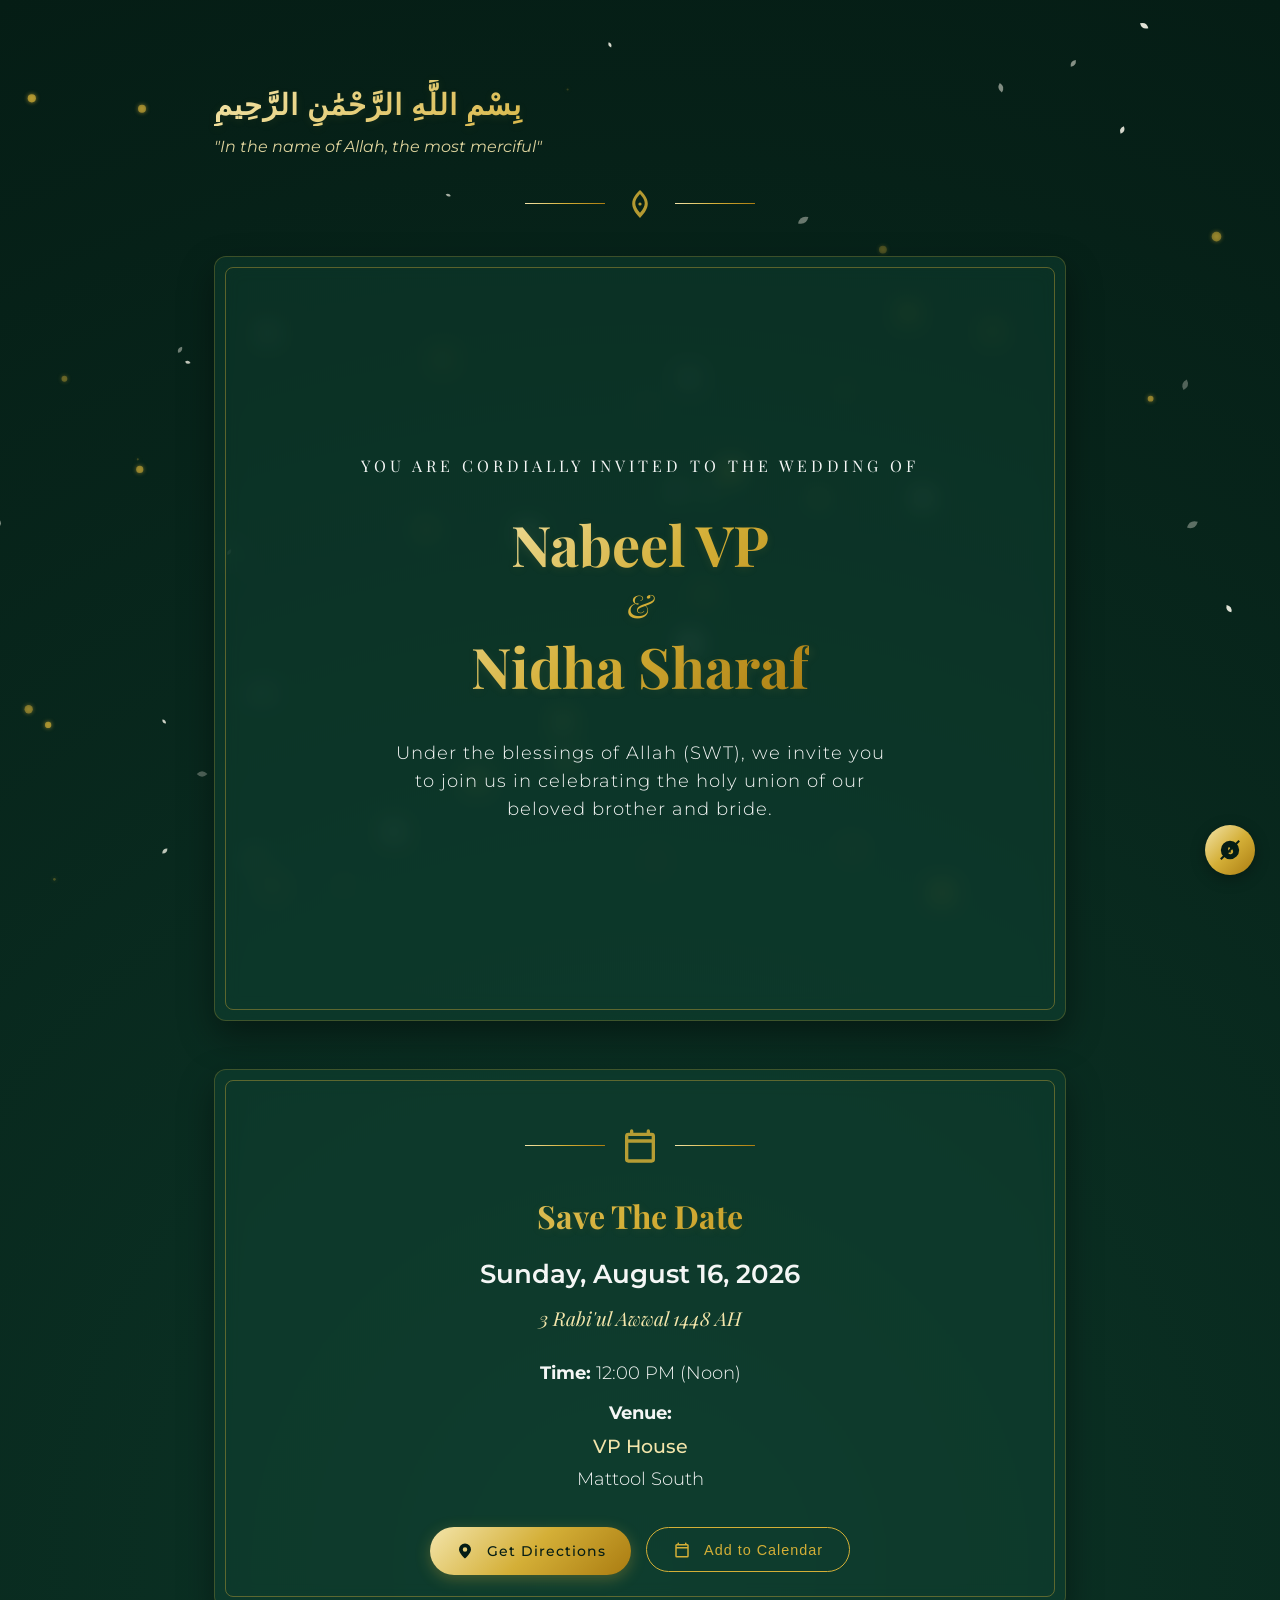
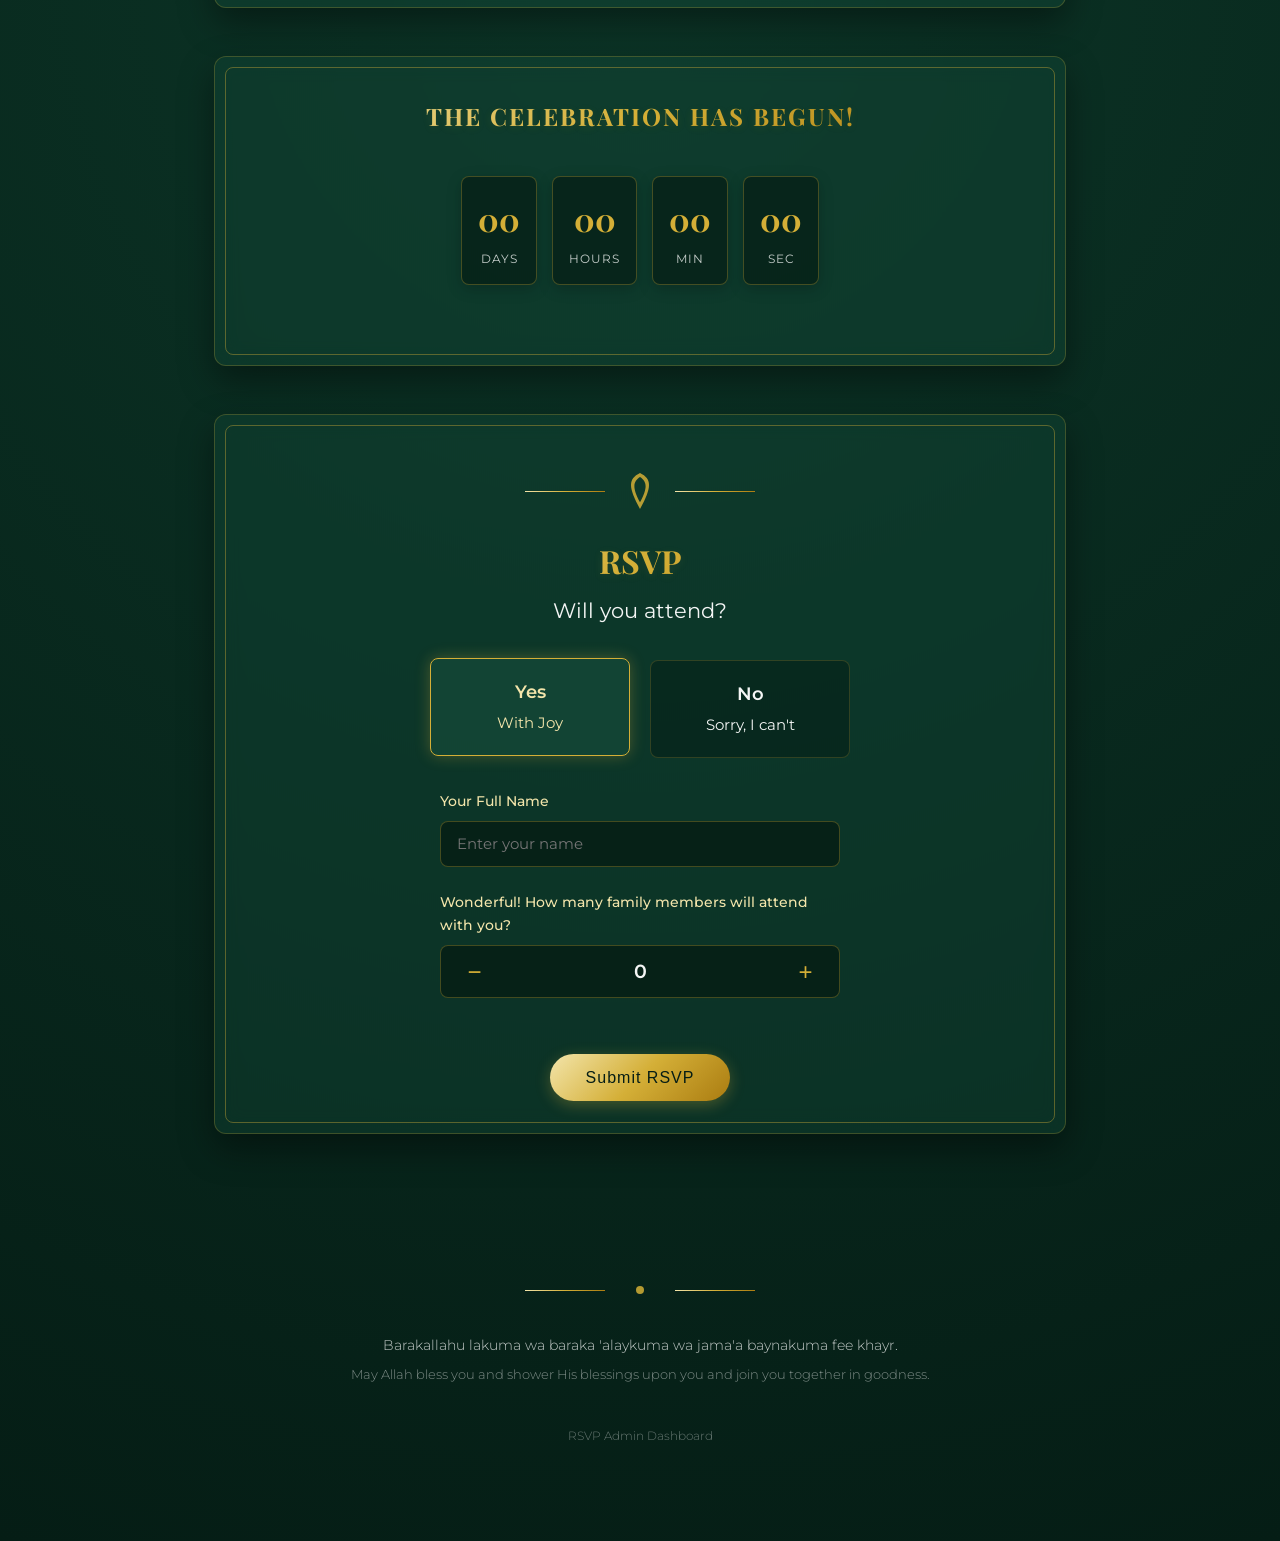
==== index.html @ dbf5e1a9 "Initial commit of wedding invitation website" ====
<!DOCTYPE html>
<html lang="en">
<head>
    <meta charset="UTF-8">
    <meta name="viewport" content="width=device-width, initial-scale=1.0">
    <title>Wedding Invitation: Nabeel & Nidha</title>
    <link rel="stylesheet" href="styles.css">
</head>
<body>

    <!-- Canvas for floating gold dust and flower petals -->
    <canvas id="particles-canvas"></canvas>

    <!-- Main Container -->
    <div class="container">

        <!-- Opening Quote (Blessings) Section -->
        <header class="opening-quote reveal">
            <div class="arabic-bismillah font-arabic gold-text">بِسْمِ اللَّهِ الرَّحْمَٰنِ الرَّحِيمِ</div>
            <div class="quote-translation">"In the name of Allah, the most merciful"</div>
            <div class="islamic-divider">
                <!-- SVG Ornamental Divider -->
                <svg viewBox="0 0 100 100" width="30" height="30">
                    <path d="M 50,15 C 35,30 15,50 50,85 C 85,50 65,30 50,15 Z M 50,25 C 58,35 72,48 50,72 C 28,48 42,35 50,25 Z" />
                    <circle cx="50" cy="50" r="4" class="gold-text" />
                </svg>
            </div>
        </header>

        <!-- Hero Invitation Card -->
        <section class="hero card-frame reveal">
            <h2 class="hero-subtitle">You are cordially invited to the wedding of</h2>
            <h1 class="couple-names gold-text">
                Nabeel VP
                <span>&</span>
                Nidha Sharaf
            </h1>
            <p class="invitation-text">
                Under the blessings of Allah (SWT), we invite you to join us in celebrating the holy union of our beloved brother and bride.
            </p>
        </section>

        <!-- Event Details Card -->
        <section class="details-section card-frame reveal">
            <div class="islamic-divider">
                <svg viewBox="0 0 24 24" width="30" height="30">
                    <path d="M19,4H18V3a1,1,0,0,0-2,0V4H8V3A1,1,0,0,0,6,3V4H5A2,2,0,0,0,3,6V20a2,2,0,0,0,2,2H19a2,2,0,0,0,2-2V6A2,2,0,0,0,19,4Zm0,16H5V10H19Zm0-12H5V6H19Z"/>
                </svg>
            </div>
            
            <h2 class="gold-text" style="font-size: 2rem; margin-bottom: 0.8rem;">Save The Date</h2>
            <div class="event-date">Sunday, August 16, 2026</div>
            <div class="hijri-date">3 Rabi'ul Awwal 1448 AH</div>
            
            <div class="event-time-venue">
                <p><strong>Time:</strong> 12:00 PM (Noon)</p>
                <p style="margin-top: 0.5rem;"><strong>Venue:</strong></p>
                <p style="font-size: 1.2rem; color: var(--gold-light); font-weight: 500;">VP House</p>
                <p>Mattool South</p>
            </div>

            <!-- Get Directions and Add to Calendar Buttons -->
            <div class="btn-group">
                <!-- Get Directions Google Maps Link -->
                <a href="https://maps.google.com/?q=Mattool+South+Kannur" target="_blank" class="btn btn-gold">
                    <svg width="18" height="18" viewBox="0 0 24 24" fill="currentColor" style="margin-right: 5px;">
                        <path d="M12,2a8,8,0,0,0-8,8c0,5.25,8,12,8,12s8-6.75,8-12A8,8,0,0,0,12,2Zm0,11a3,3,0,1,1,3-3A3,3,0,0,1,12,13Z"/>
                    </svg>
                    Get Directions
                </a>

                <!-- Add to Calendar Dropdown Menu -->
                <div class="dropdown-container">
                    <button class="btn btn-outline" id="calendar-btn">
                        <svg width="18" height="18" viewBox="0 0 24 24" fill="currentColor" style="margin-right: 5px;">
                            <path d="M19,4H18V3a1,1,0,0,0-2,0V4H8V3A1,1,0,0,0,6,3V4H5A2,2,0,0,0,3,6V20a2,2,0,0,0,2,2H19a2,2,0,0,0,2-2V6A2,2,0,0,0,19,4Zm0,16H5V10H19Zm0-12H5V6H19Z"/>
                        </svg>
                        Add to Calendar
                    </button>
                    <div class="dropdown-menu" id="calendar-menu">
                        <a href="https://calendar.google.com/calendar/render?action=TEMPLATE&text=Wedding+of+Nabeel+%26+Nidha&dates=20260816T120000/20260816T160000&details=You+are+cordially+invited+to+the+wedding+ceremony+of+Nabeel+VP+%26+Nidha+Sharaf+at+VP+House%2C+Mattool+South.&location=VP+House%2C+Mattool+South" target="_blank">Google Calendar</a>
                        <a href="#" id="ical-link" download="nabeel_nidha_wedding.ics">Apple / Outlook iCal</a>
                    </div>
                </div>
            </div>
        </section>

        <!-- Countdown Section -->
        <section class="countdown-section card-frame reveal">
            <h2 id="timer-title" class="gold-text" style="font-size: 1.5rem; margin-bottom: 1.5rem; letter-spacing: 2px; text-transform: uppercase;">
                Counting down to the big day
            </h2>
            <div class="countdown-container">
                <div class="countdown-box">
                    <div class="countdown-value" id="days">00</div>
                    <div class="countdown-label">Days</div>
                </div>
                <div class="countdown-box">
                    <div class="countdown-value" id="hours">00</div>
                    <div class="countdown-label">Hours</div>
                </div>
                <div class="countdown-box">
                    <div class="countdown-value" id="minutes">00</div>
                    <div class="countdown-label">Min</div>
                </div>
                <div class="countdown-box">
                    <div class="countdown-value" id="seconds">00</div>
                    <div class="countdown-label">Sec</div>
                </div>
            </div>
        </section>

        <!-- RSVP Form Card -->
        <section class="rsvp-section card-frame reveal" id="rsvp">
            <div class="islamic-divider">
                <svg viewBox="0 0 100 100" width="30" height="30">
                    <path d="M 50,5 C 20,20 20,40 50,95 C 80,40 80,20 50,5 Z M 50,15 C 65,25 72,38 50,78 C 28,38 35,25 50,15 Z" />
                </svg>
            </div>
            <h2 class="gold-text" style="font-size: 2rem; margin-bottom: 0.5rem;">RSVP</h2>
            <p class="rsvp-question">Will you attend?</p>

            <form id="rsvp-form">
                <!-- Guest Name -->
                <!-- Radio Options: Yes / No -->
                <div class="rsvp-options">
                    <label class="rsvp-radio-card">
                        <input type="radio" name="attend" id="attend-yes" value="yes" checked>
                        <span class="radio-card-content">
                            <span style="display: block; font-size: 1.1rem; font-weight: 600; margin-bottom: 5px;">Yes</span>
                            With Joy
                        </span>
                    </label>
                    
                    <label class="rsvp-radio-card">
                        <input type="radio" name="attend" id="attend-no" value="no">
                        <span class="radio-card-content">
                            <span style="display: block; font-size: 1.1rem; font-weight: 600; margin-bottom: 5px;">No</span>
                            Sorry, I can't
                        </span>
                    </label>
                </div>

                <!-- Conditional Family Members input, shown if YES is selected -->
                <div id="family-count-section" class="conditional-section show">
                    <!-- Guest Name -->
                    <div class="form-group">
                        <label for="guest-name">Your Full Name</label>
                        <input type="text" id="guest-name" class="form-input" placeholder="Enter your name" required>
                    </div>

                    <div class="form-group">
                        <label>Wonderful! How many family members will attend with you?</label>
                        <div class="guest-counter">
                            <button id="btn-minus" class="counter-btn">&minus;</button>
                            <span id="family-count" class="counter-value">0</span>
                            <button id="btn-plus" class="counter-btn">&plus;</button>
                        </div>
                    </div>
                </div>

                <div style="margin-top: 2rem;">
                    <button type="submit" class="btn btn-gold" style="padding: 0.9rem 2.2rem; font-size: 1rem;">
                        Submit RSVP
                    </button>
                </div>
            </form>
        </section>

        <!-- Ambient Music Button -->
        <button id="music-toggle" class="music-toggle paused" aria-label="Toggle ambient background music">
            <svg viewBox="0 0 24 24">
                <path d="M12,2A10,10,0,1,0,22,12,10,10,0,0,0,12,2Zm1,14.5a2.5,2.5,0,0,1-3-2.45v-4.1a1,1,0,0,1,2,0v0.84a2.5,2.5,0,0,1,1,5.71Z"/>
                <path d="M12,15a1,1,0,1,1,1-1A1,1,0,0,1,12,15Z"/>
            </svg>
        </button>

        <!-- Footer -->
        <footer>
            <div class="islamic-divider" style="margin-bottom: 1.5rem;">
                <svg viewBox="0 0 100 100" width="20" height="20">
                    <circle cx="50" cy="50" r="10" />
                </svg>
            </div>
            <p style="margin-bottom: 0.5rem;">Barakallahu lakuma wa baraka 'alaykuma wa jama'a baynakuma fee khayr.</p>
            <p style="font-size: 0.8rem; opacity: 0.5;">May Allah bless you and shower His blessings upon you and join you together in goodness.</p>
            
            <!-- Hidden Admin / Designer dashboard link -->
            <p style="margin-top: 2.5rem; font-size: 0.75rem; opacity: 0.4;">
                <a href="admin.html" style="color: inherit; text-decoration: none;" target="_blank">RSVP Admin Dashboard</a>
            </p>
        </footer>

    </div>

    <script src="app.js"></script>
</body>
</html>
---- styles.css ----
/* Google Fonts: Playfair Display (Serif) & Montserrat (Sans-serif) */
@import url('https://fonts.googleapis.com/css2?family=Montserrat:wght@300;400;500;600&family=Playfair+Display:ital,wght@0,400;0,600;0,700;1,400&display=swap');

:root {
    --emerald-dark: #051d15;
    --emerald-mid: #0c3527;
    --emerald-light: #164e3c;
    --gold-primary: #d4af37;
    --gold-light: #f3e5ab;
    --gold-dark: #aa7c11;
    --gold-gradient: linear-gradient(135deg, #f3e5ab 0%, #d4af37 50%, #aa7c11 100%);
    --white-soft: #f4f6f5;
    --glass-bg: rgba(22, 78, 60, 0.35);
    --glass-border: rgba(212, 175, 55, 0.25);
    --shadow-premium: 0 15px 35px rgba(0, 0, 0, 0.4);
    --transition-smooth: all 0.5s cubic-bezier(0.4, 0, 0.2, 1);
}

* {
    margin: 0;
    padding: 0;
    box-sizing: border-box;
}

html {
    scroll-behavior: smooth;
    font-family: 'Montserrat', sans-serif;
    color: var(--white-soft);
    background-color: var(--emerald-dark);
    overflow-x: hidden;
}

body {
    background: radial-gradient(circle at center, var(--emerald-mid) 0%, var(--emerald-dark) 100%);
    min-height: 100vh;
    line-height: 1.6;
    position: relative;
}

/* Background Animated Particles Container */
#particles-canvas {
    position: fixed;
    top: 0;
    left: 0;
    width: 100%;
    height: 100%;
    z-index: 1;
    pointer-events: none;
}

/* Base Layout & Typography */
h1, h2, h3, .font-arabic {
    font-family: 'Playfair Display', serif;
}

.gold-text {
    background: var(--gold-gradient);
    -webkit-background-clip: text;
    -webkit-text-fill-color: transparent;
    color: var(--gold-primary);
    text-shadow: 0 2px 10px rgba(212, 175, 55, 0.1);
}

.container {
    max-width: 900px;
    margin: 0 auto;
    padding: 2rem 1.5rem;
    position: relative;
    z-index: 2;
}

/* Frame Layout & Card Styling */
.card-frame {
    border: 2px solid var(--gold-primary);
    padding: 2.5rem 2rem;
    position: relative;
    border-radius: 12px;
    background: var(--glass-bg);
    backdrop-filter: blur(12px);
    -webkit-backdrop-filter: blur(12px);
    border: 1px solid var(--glass-border);
    box-shadow: var(--shadow-premium);
    margin-bottom: 3rem;
    text-align: center;
    transition: var(--transition-smooth);
}

.card-frame::before {
    content: '';
    position: absolute;
    top: 10px;
    bottom: 10px;
    left: 10px;
    right: 10px;
    border: 1px solid rgba(212, 175, 55, 0.4);
    border-radius: 8px;
    pointer-events: none;
}

/* Islamic Geometric Ornaments */
.islamic-divider {
    display: flex;
    justify-content: center;
    align-items: center;
    margin: 1.5rem 0;
    gap: 15px;
}

.islamic-divider svg {
    fill: var(--gold-primary);
    width: 40px;
    height: 40px;
    opacity: 0.85;
}

.islamic-divider::before,
.islamic-divider::after {
    content: '';
    height: 1px;
    width: 80px;
    background: var(--gold-gradient);
}

/* Opening Quote Section */
.opening-quote {
    padding-top: 3rem;
    margin-bottom: 2rem;
    animation: fadeInDown 1.5s ease-out;
}

.arabic-bismillah {
    font-size: 1.8rem;
    font-weight: 600;
    margin-bottom: 0.5rem;
    letter-spacing: 1px;
}

.quote-translation {
    font-style: italic;
    font-size: 1rem;
    color: var(--gold-light);
    opacity: 0.9;
}

/* Hero Section */
.hero {
    min-height: 85vh;
    display: flex;
    flex-direction: column;
    justify-content: center;
    align-items: center;
    text-align: center;
    padding: 2rem 1rem;
    animation: fadeIn 2s ease-out;
}

.hero-subtitle {
    font-size: 1rem;
    text-transform: uppercase;
    letter-spacing: 4px;
    color: var(--white-soft);
    margin-bottom: 1rem;
    font-weight: 300;
}

.couple-names {
    font-size: 3.5rem;
    font-weight: 700;
    line-height: 1.2;
    margin: 1rem 0;
}

.couple-names span {
    display: block;
    font-family: 'Playfair Display', serif;
    font-style: italic;
    font-size: 2rem;
    font-weight: 300;
    margin: 0.5rem 0;
}

.invitation-text {
    font-size: 1.1rem;
    font-weight: 300;
    margin-top: 1.5rem;
    letter-spacing: 1px;
    max-width: 500px;
}

/* Countdown Timer */
.countdown-container {
    display: flex;
    justify-content: center;
    gap: 15px;
    margin: 2.5rem 0;
}

.countdown-box {
    background: rgba(5, 29, 21, 0.7);
    border: 1px solid rgba(212, 175, 55, 0.3);
    border-radius: 8px;
    padding: 1rem;
    min-width: 75px;
    box-shadow: 0 4px 15px rgba(0,0,0,0.2);
}

.countdown-value {
    font-size: 2rem;
    font-weight: 700;
    font-family: 'Playfair Display', serif;
    color: var(--gold-primary);
}

.countdown-label {
    font-size: 0.75rem;
    text-transform: uppercase;
    letter-spacing: 1px;
    margin-top: 5px;
    opacity: 0.8;
}

/* Event Details & Islamic Date */
.details-section {
    padding: 2rem 0;
}

.event-date {
    font-size: 1.6rem;
    font-weight: 600;
    margin-bottom: 0.5rem;
}

.hijri-date {
    font-family: 'Playfair Display', serif;
    font-style: italic;
    font-size: 1.2rem;
    color: var(--gold-light);
    margin-bottom: 1.5rem;
}

.event-time-venue {
    font-size: 1.1rem;
    font-weight: 300;
    line-height: 1.8;
}

/* Buttons and Action Links */
.btn-group {
    display: flex;
    flex-wrap: wrap;
    justify-content: center;
    gap: 15px;
    margin-top: 2rem;
}

.btn {
    display: inline-flex;
    align-items: center;
    justify-content: center;
    gap: 8px;
    padding: 0.8rem 1.6rem;
    border-radius: 30px;
    font-weight: 500;
    text-decoration: none;
    font-size: 0.9rem;
    letter-spacing: 1px;
    cursor: pointer;
    transition: var(--transition-smooth);
}

.btn-gold {
    background: var(--gold-gradient);
    color: var(--emerald-dark);
    border: none;
    box-shadow: 0 4px 15px rgba(212, 175, 55, 0.3);
}

.btn-gold:hover {
    transform: translateY(-3px);
    box-shadow: 0 8px 25px rgba(212, 175, 55, 0.5);
    filter: brightness(1.15);
}

.btn-outline {
    background: transparent;
    color: var(--gold-primary);
    border: 1px solid var(--gold-primary);
}

.btn-outline:hover {
    background: rgba(212, 175, 55, 0.1);
    transform: translateY(-3px);
    box-shadow: 0 8px 20px rgba(0,0,0,0.3);
}

/* Calendar Modal or Popover Options */
.dropdown-menu {
    position: absolute;
    background: var(--emerald-mid);
    border: 1px solid var(--gold-primary);
    border-radius: 8px;
    box-shadow: var(--shadow-premium);
    padding: 0.5rem 0;
    z-index: 100;
    display: none;
    min-width: 180px;
    text-align: left;
    margin-top: 5px;
}

.dropdown-menu a {
    display: block;
    padding: 0.6rem 1.2rem;
    color: var(--white-soft);
    text-decoration: none;
    font-size: 0.85rem;
    transition: var(--transition-smooth);
}

.dropdown-menu a:hover {
    background: var(--emerald-light);
    color: var(--gold-light);
}

.dropdown-container {
    position: relative;
    display: inline-block;
}

/* RSVP Form Section */
.rsvp-section {
    padding: 2rem 0;
}

.rsvp-question {
    font-size: 1.3rem;
    margin-bottom: 2rem;
    font-weight: 400;
}

.rsvp-options {
    display: flex;
    justify-content: center;
    gap: 20px;
    margin-bottom: 2rem;
}

.rsvp-radio-card {
    position: relative;
    cursor: pointer;
    flex: 1;
    max-width: 200px;
}

.rsvp-radio-card input {
    position: absolute;
    opacity: 0;
    width: 0;
    height: 0;
}

.radio-card-content {
    background: rgba(5, 29, 21, 0.5);
    border: 1px solid rgba(212, 175, 55, 0.2);
    padding: 1.2rem 1rem;
    border-radius: 8px;
    font-size: 0.95rem;
    transition: var(--transition-smooth);
    display: block;
}

.rsvp-radio-card input:checked + .radio-card-content {
    border-color: var(--gold-primary);
    background: rgba(22, 78, 60, 0.6);
    box-shadow: 0 0 15px rgba(212, 175, 55, 0.3);
    color: var(--gold-light);
    transform: translateY(-2px);
}

/* Hidden conditional blocks */
.conditional-section {
    max-height: 0;
    opacity: 0;
    overflow: hidden;
    transition: all 0.6s cubic-bezier(0.4, 0, 0.2, 1);
    margin-top: 0;
}

.conditional-section.show {
    max-height: 500px;
    opacity: 1;
    margin-top: 2rem;
}

.form-group {
    text-align: left;
    margin-bottom: 1.5rem;
    max-width: 400px;
    margin-left: auto;
    margin-right: auto;
}

.form-group label {
    display: block;
    font-size: 0.9rem;
    margin-bottom: 0.5rem;
    color: var(--gold-light);
    font-weight: 500;
}

.form-input {
    width: 100%;
    padding: 0.8rem 1rem;
    background: rgba(5, 29, 21, 0.8);
    border: 1px solid rgba(212, 175, 55, 0.3);
    border-radius: 8px;
    color: var(--white-soft);
    font-family: inherit;
    font-size: 0.95rem;
    transition: var(--transition-smooth);
}

.form-input:focus {
    outline: none;
    border-color: var(--gold-primary);
    box-shadow: 0 0 10px rgba(212, 175, 55, 0.2);
}

.guest-counter {
    display: flex;
    align-items: center;
    justify-content: space-between;
    background: rgba(5, 29, 21, 0.8);
    border: 1px solid rgba(212, 175, 55, 0.3);
    border-radius: 8px;
    padding: 0.5rem 1rem;
}

.counter-btn {
    background: none;
    border: none;
    color: var(--gold-primary);
    font-size: 1.5rem;
    cursor: pointer;
    width: 35px;
    height: 35px;
    border-radius: 50%;
    display: flex;
    align-items: center;
    justify-content: center;
    transition: var(--transition-smooth);
}

.counter-btn:hover {
    background: rgba(212, 175, 55, 0.15);
}

.counter-value {
    font-size: 1.2rem;
    font-weight: 600;
    min-width: 40px;
    text-align: center;
}

/* Admin Dashboard Styling */
.admin-card {
    text-align: left;
}

.admin-login {
    max-width: 320px;
    margin: 2rem auto;
    text-align: center;
}

.admin-dashboard-content {
    display: none;
    margin-top: 1.5rem;
}

.admin-header-row {
    display: flex;
    justify-content: space-between;
    align-items: center;
    border-bottom: 1px solid rgba(212, 175, 55, 0.3);
    padding-bottom: 1rem;
    margin-bottom: 1.5rem;
    flex-wrap: wrap;
    gap: 15px;
}

.admin-stat {
    background: rgba(5, 29, 21, 0.6);
    border: 1px solid rgba(212, 175, 55, 0.2);
    border-radius: 8px;
    padding: 1rem;
    text-align: center;
    flex: 1;
    min-width: 140px;
    box-shadow: 0 4px 10px rgba(0,0,0,0.1);
}

.admin-stat-num {
    font-size: 2.2rem;
    font-weight: 700;
    color: var(--gold-primary);
    font-family: 'Playfair Display', serif;
}

.admin-stat-lbl {
    font-size: 0.75rem;
    text-transform: uppercase;
    letter-spacing: 1px;
    opacity: 0.8;
    margin-top: 3px;
}

.table-responsive {
    overflow-x: auto;
    margin-top: 1.5rem;
    border-radius: 8px;
    border: 1px solid rgba(212, 175, 55, 0.2);
}

.rsvp-table {
    width: 100%;
    border-collapse: collapse;
    font-size: 0.85rem;
    background: rgba(5, 29, 21, 0.4);
}

.rsvp-table th {
    background: rgba(22, 78, 60, 0.8);
    color: var(--gold-light);
    font-family: 'Playfair Display', serif;
    font-weight: 600;
    text-align: left;
    padding: 1rem;
    border-bottom: 1px solid rgba(212, 175, 55, 0.3);
}

.rsvp-table td {
    padding: 1rem;
    border-bottom: 1px solid rgba(212, 175, 55, 0.1);
    color: var(--white-soft);
}

.rsvp-table tr:hover {
    background: rgba(22, 78, 60, 0.2);
}

.badge {
    padding: 0.3rem 0.6rem;
    border-radius: 12px;
    font-size: 0.75rem;
    font-weight: 600;
    text-transform: uppercase;
    display: inline-block;
}

.badge-yes {
    background: rgba(22, 163, 74, 0.2);
    color: #4ade80;
    border: 1px solid rgba(74, 222, 128, 0.4);
}

.badge-no {
    background: rgba(220, 38, 38, 0.2);
    color: #f87171;
    border: 1px solid rgba(248, 113, 113, 0.4);
}

/* Audio Player Toggle */
.music-toggle {
    position: fixed;
    bottom: 25px;
    right: 25px;
    background: var(--gold-gradient);
    border: none;
    width: 50px;
    height: 50px;
    border-radius: 50%;
    display: flex;
    align-items: center;
    justify-content: center;
    cursor: pointer;
    box-shadow: 0 4px 15px rgba(0,0,0,0.3);
    z-index: 999;
    transition: var(--transition-smooth);
}

.music-toggle:hover {
    transform: scale(1.1) rotate(5deg);
}

.music-toggle svg {
    fill: var(--emerald-dark);
    width: 22px;
    height: 22px;
}

.music-toggle.paused::after {
    content: '';
    position: absolute;
    width: 2px;
    height: 26px;
    background: var(--emerald-dark);
    transform: rotate(45deg);
}

/* Footer Section */
footer {
    text-align: center;
    padding: 4rem 1.5rem;
    position: relative;
    z-index: 2;
}

footer p {
    font-weight: 300;
    font-size: 0.9rem;
    opacity: 0.8;
}

/* Smooth Scrolling Fade-in On Scroll Class */
.reveal {
    opacity: 0;
    transform: translateY(30px);
    transition: opacity 0.8s ease-out, transform 0.8s ease-out;
}

.reveal.active {
    opacity: 1;
    transform: translateY(0);
}

/* Keyframe Animations */
@keyframes fadeIn {
    from { opacity: 0; }
    to { opacity: 1; }
}

@keyframes fadeInDown {
    from {
        opacity: 0;
        transform: translateY(-20px);
    }
    to {
        opacity: 1;
        transform: translateY(0);
    }
}

@keyframes pulse-slow {
    0%, 100% { transform: scale(1); }
    50% { transform: scale(1.05); }
}

/* Responsive adjustments */
@media (max-width: 600px) {
    .couple-names {
        font-size: 2.5rem;
    }
    
    .couple-names span {
        font-size: 1.5rem;
    }
    
    .countdown-container {
        gap: 8px;
    }
    
    .countdown-box {
        min-width: 60px;
        padding: 0.8rem 0.5rem;
    }
    
    .countdown-value {
        font-size: 1.5rem;
    }
    
    .card-frame {
        padding: 1.8rem 1.2rem;
    }
    
    .btn-group {
        flex-direction: column;
        width: 100%;
        max-width: 280px;
        margin-left: auto;
        margin-right: auto;
    }
    
    .btn {
        width: 100%;
    }
    
    .music-toggle {
        bottom: 15px;
        right: 15px;
        width: 44px;
        height: 44px;
    }
}
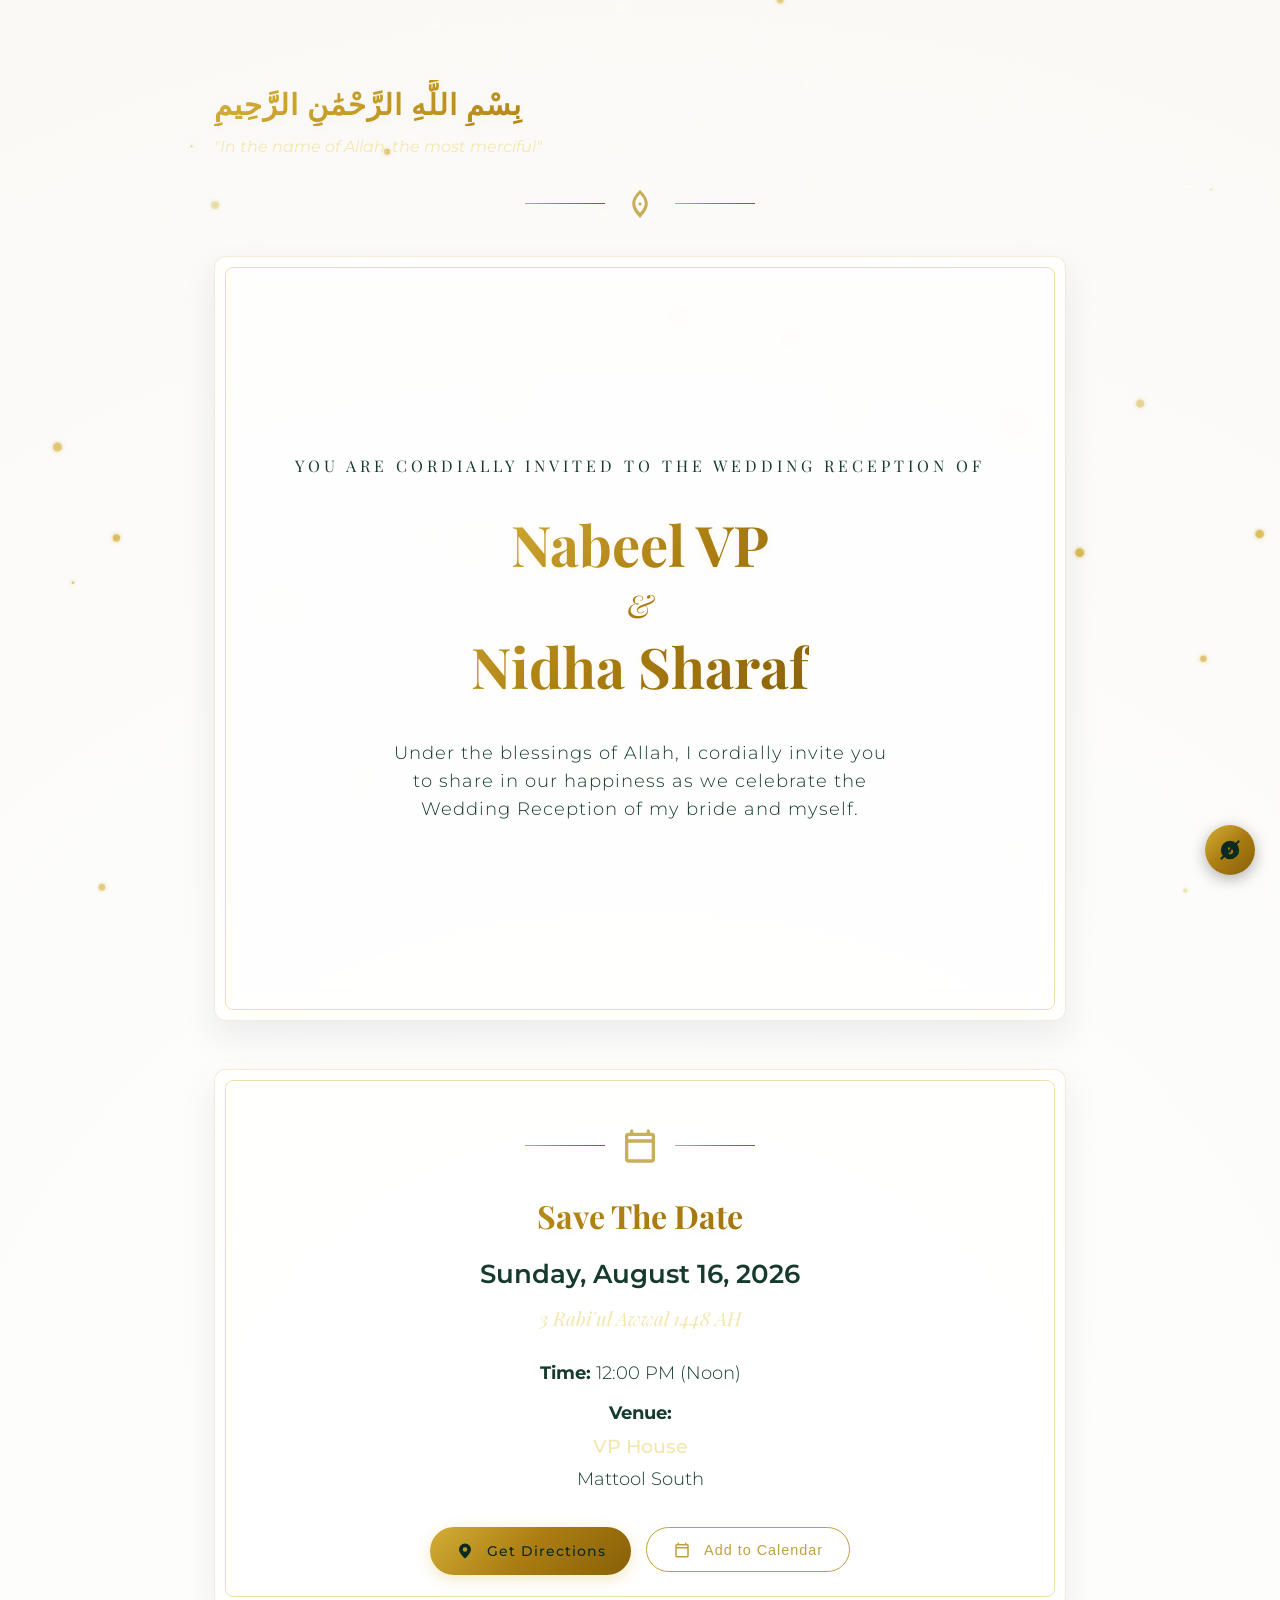
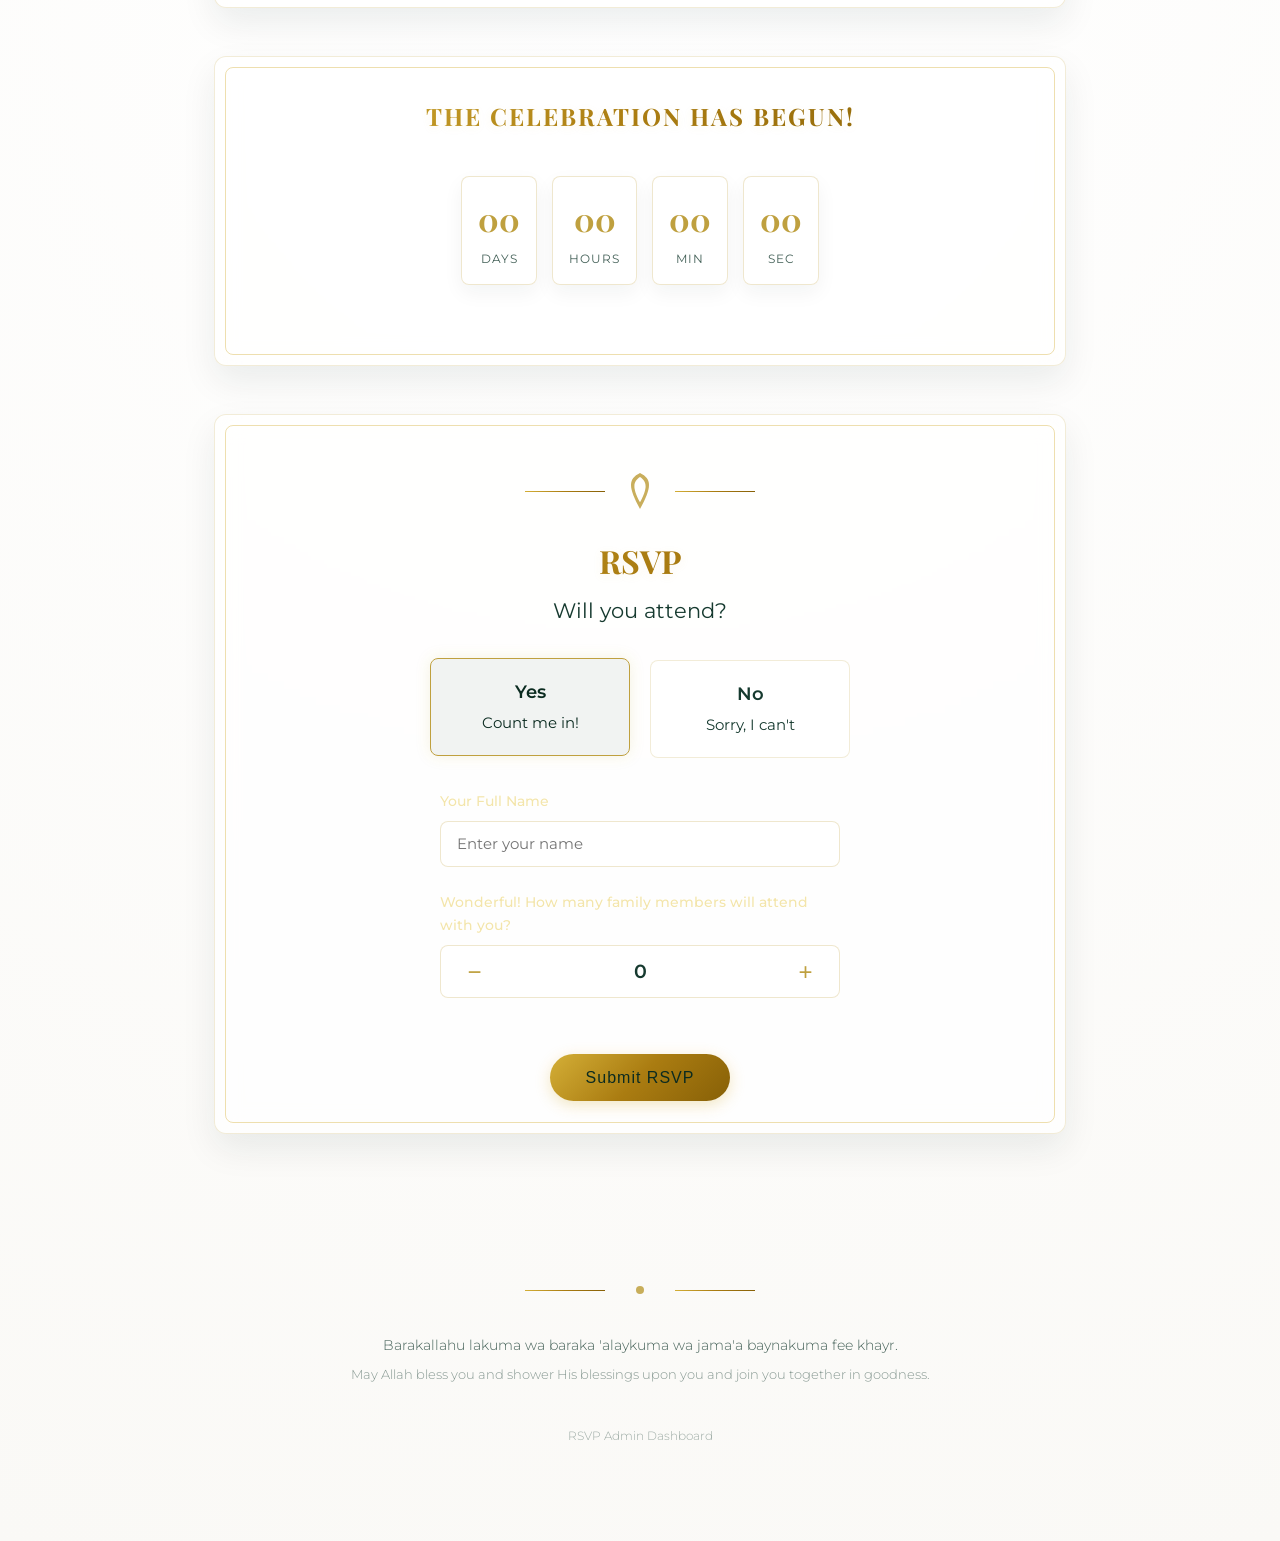
==== commit a4a5dbd8: "Change to off-white theme and wedding reception details" ====
--- a/index.html
+++ b/index.html
@@ -3,7 +3,7 @@
 <head>
     <meta charset="UTF-8">
     <meta name="viewport" content="width=device-width, initial-scale=1.0">
-    <title>Wedding Invitation: Nabeel & Nidha</title>
+    <title>Wedding Reception: Nabeel & Nidha</title>
     <link rel="stylesheet" href="styles.css">
 </head>
 <body>
@@ -29,14 +29,14 @@
 
         <!-- Hero Invitation Card -->
         <section class="hero card-frame reveal">
-            <h2 class="hero-subtitle">You are cordially invited to the wedding of</h2>
+            <h2 class="hero-subtitle">You are cordially invited to the wedding reception of</h2>
             <h1 class="couple-names gold-text">
                 Nabeel VP
                 <span>&</span>
                 Nidha Sharaf
             </h1>
             <p class="invitation-text">
-                Under the blessings of Allah (SWT), we invite you to join us in celebrating the holy union of our beloved brother and bride.
+                Under the blessings of Allah, I cordially invite you to share in our happiness as we celebrate the Wedding Reception of my bride and myself.
             </p>
         </section>
 
@@ -62,7 +62,7 @@
             <!-- Get Directions and Add to Calendar Buttons -->
             <div class="btn-group">
                 <!-- Get Directions Google Maps Link -->
-                <a href="https://maps.google.com/?q=Mattool+South+Kannur" target="_blank" class="btn btn-gold">
+                <a href="https://www.google.com/maps/place/Matool,+Kerala+670302,+India/@11.966825,75.2889789,739m/data=!3m2!1e3!4b1!4m6!3m5!1s0x3ba4143228e42271:0xe4067110a53d77b!8m2!3d11.966825!4d75.2889789!16s%2Fg%2F11t7r2dx65!18m1!1e1?entry=ttu&g_ep=EgoyMDI2MDcxNC4wIKXMDSoASAFQAw%3D%3D" target="_blank" class="btn btn-gold">
                     <svg width="18" height="18" viewBox="0 0 24 24" fill="currentColor" style="margin-right: 5px;">
                         <path d="M12,2a8,8,0,0,0-8,8c0,5.25,8,12,8,12s8-6.75,8-12A8,8,0,0,0,12,2Zm0,11a3,3,0,1,1,3-3A3,3,0,0,1,12,13Z"/>
                     </svg>
@@ -78,8 +78,8 @@
                         Add to Calendar
                     </button>
                     <div class="dropdown-menu" id="calendar-menu">
-                        <a href="https://calendar.google.com/calendar/render?action=TEMPLATE&text=Wedding+of+Nabeel+%26+Nidha&dates=20260816T120000/20260816T160000&details=You+are+cordially+invited+to+the+wedding+ceremony+of+Nabeel+VP+%26+Nidha+Sharaf+at+VP+House%2C+Mattool+South.&location=VP+House%2C+Mattool+South" target="_blank">Google Calendar</a>
-                        <a href="#" id="ical-link" download="nabeel_nidha_wedding.ics">Apple / Outlook iCal</a>
+                        <a href="https://calendar.google.com/calendar/render?action=TEMPLATE&text=Wedding+Reception+of+Nabeel+%26+Nidha&dates=20260816T120000/20260816T160000&details=You+are+cordially+invited+to+the+wedding+reception+of+Nabeel+VP+%26+Nidha+Sharaf+at+VP+House%2C+Mattool+South.&location=VP+House%2C+Mattool+South" target="_blank">Google Calendar</a>
+                        <a href="#" id="ical-link" download="nabeel_nidha_reception.ics">Apple / Outlook iCal</a>
                     </div>
                 </div>
             </div>
@@ -128,7 +128,7 @@
                         <input type="radio" name="attend" id="attend-yes" value="yes" checked>
                         <span class="radio-card-content">
                             <span style="display: block; font-size: 1.1rem; font-weight: 600; margin-bottom: 5px;">Yes</span>
-                            With Joy
+                            Count me in!
                         </span>
                     </label>
                     
--- a/styles.css
+++ b/styles.css
@@ -2,17 +2,18 @@
 @import url('https://fonts.googleapis.com/css2?family=Montserrat:wght@300;400;500;600&family=Playfair+Display:ital,wght@0,400;0,600;0,700;1,400&display=swap');
 
 :root {
-    --emerald-dark: #051d15;
-    --emerald-mid: #0c3527;
-    --emerald-light: #164e3c;
-    --gold-primary: #d4af37;
+    --bg-color: #faf9f6; /* Ivory/Alabaster Off-white */
+    --emerald-dark: #0b2b20;
+    --emerald-mid: #123e30;
+    --emerald-light: #e8eee9; /* Soft light sage for hovers */
+    --gold-primary: #bfa03f; /* Slightly deeper gold for high contrast on light backgrounds */
     --gold-light: #f3e5ab;
-    --gold-dark: #aa7c11;
-    --gold-gradient: linear-gradient(135deg, #f3e5ab 0%, #d4af37 50%, #aa7c11 100%);
-    --white-soft: #f4f6f5;
-    --glass-bg: rgba(22, 78, 60, 0.35);
-    --glass-border: rgba(212, 175, 55, 0.25);
-    --shadow-premium: 0 15px 35px rgba(0, 0, 0, 0.4);
+    --gold-dark: #876007;
+    --gold-gradient: linear-gradient(135deg, #d4af37 0%, #aa7c11 50%, #876007 100%);
+    --white-soft: #163a2f; /* Map soft text color to deep forest green for high contrast readability */
+    --glass-bg: rgba(255, 255, 255, 0.75); /* White glassmorphism card */
+    --glass-border: rgba(191, 160, 63, 0.2);
+    --shadow-premium: 0 15px 35px rgba(11, 43, 32, 0.08); /* Very soft premium shadow */
     --transition-smooth: all 0.5s cubic-bezier(0.4, 0, 0.2, 1);
 }
 
@@ -26,12 +27,12 @@
     scroll-behavior: smooth;
     font-family: 'Montserrat', sans-serif;
     color: var(--white-soft);
-    background-color: var(--emerald-dark);
+    background-color: var(--bg-color);
     overflow-x: hidden;
 }
 
 body {
-    background: radial-gradient(circle at center, var(--emerald-mid) 0%, var(--emerald-dark) 100%);
+    background: radial-gradient(circle at center, #ffffff 0%, var(--bg-color) 100%);
     min-height: 100vh;
     line-height: 1.6;
     position: relative;
@@ -196,12 +197,12 @@
 }
 
 .countdown-box {
-    background: rgba(5, 29, 21, 0.7);
-    border: 1px solid rgba(212, 175, 55, 0.3);
+    background: rgba(255, 255, 255, 0.85);
+    border: 1px solid rgba(191, 160, 63, 0.25);
     border-radius: 8px;
     padding: 1rem;
     min-width: 75px;
-    box-shadow: 0 4px 15px rgba(0,0,0,0.2);
+    box-shadow: 0 8px 20px rgba(11, 43, 32, 0.05);
 }
 
 .countdown-value {
@@ -296,7 +297,7 @@
 /* Calendar Modal or Popover Options */
 .dropdown-menu {
     position: absolute;
-    background: var(--emerald-mid);
+    background: #ffffff;
     border: 1px solid var(--gold-primary);
     border-radius: 8px;
     box-shadow: var(--shadow-premium);
@@ -319,7 +320,7 @@
 
 .dropdown-menu a:hover {
     background: var(--emerald-light);
-    color: var(--gold-light);
+    color: var(--emerald-dark);
 }
 
 .dropdown-container {
@@ -360,8 +361,8 @@
 }
 
 .radio-card-content {
-    background: rgba(5, 29, 21, 0.5);
-    border: 1px solid rgba(212, 175, 55, 0.2);
+    background: rgba(255, 255, 255, 0.7);
+    border: 1px solid rgba(191, 160, 63, 0.2);
     padding: 1.2rem 1rem;
     border-radius: 8px;
     font-size: 0.95rem;
@@ -371,9 +372,9 @@
 
 .rsvp-radio-card input:checked + .radio-card-content {
     border-color: var(--gold-primary);
-    background: rgba(22, 78, 60, 0.6);
-    box-shadow: 0 0 15px rgba(212, 175, 55, 0.3);
-    color: var(--gold-light);
+    background: rgba(18, 62, 48, 0.06);
+    box-shadow: 0 0 15px rgba(191, 160, 63, 0.15);
+    color: var(--emerald-dark);
     transform: translateY(-2px);
 }
 
@@ -411,8 +412,8 @@
 .form-input {
     width: 100%;
     padding: 0.8rem 1rem;
-    background: rgba(5, 29, 21, 0.8);
-    border: 1px solid rgba(212, 175, 55, 0.3);
+    background: rgba(255, 255, 255, 0.9);
+    border: 1px solid rgba(191, 160, 63, 0.25);
     border-radius: 8px;
     color: var(--white-soft);
     font-family: inherit;
@@ -423,15 +424,15 @@
 .form-input:focus {
     outline: none;
     border-color: var(--gold-primary);
-    box-shadow: 0 0 10px rgba(212, 175, 55, 0.2);
+    box-shadow: 0 0 10px rgba(191, 160, 63, 0.2);
 }
 
 .guest-counter {
     display: flex;
     align-items: center;
     justify-content: space-between;
-    background: rgba(5, 29, 21, 0.8);
-    border: 1px solid rgba(212, 175, 55, 0.3);
+    background: rgba(255, 255, 255, 0.9);
+    border: 1px solid rgba(191, 160, 63, 0.25);
     border-radius: 8px;
     padding: 0.5rem 1rem;
 }
@@ -490,14 +491,14 @@
 }
 
 .admin-stat {
-    background: rgba(5, 29, 21, 0.6);
-    border: 1px solid rgba(212, 175, 55, 0.2);
+    background: rgba(255, 255, 255, 0.85);
+    border: 1px solid rgba(191, 160, 63, 0.2);
     border-radius: 8px;
     padding: 1rem;
     text-align: center;
     flex: 1;
     min-width: 140px;
-    box-shadow: 0 4px 10px rgba(0,0,0,0.1);
+    box-shadow: 0 4px 10px rgba(0,0,0,0.05);
 }
 
 .admin-stat-num {
@@ -526,27 +527,27 @@
     width: 100%;
     border-collapse: collapse;
     font-size: 0.85rem;
-    background: rgba(5, 29, 21, 0.4);
+    background: rgba(255, 255, 255, 0.6);
 }
 
 .rsvp-table th {
-    background: rgba(22, 78, 60, 0.8);
+    background: rgba(18, 62, 48, 0.9);
     color: var(--gold-light);
     font-family: 'Playfair Display', serif;
     font-weight: 600;
     text-align: left;
     padding: 1rem;
-    border-bottom: 1px solid rgba(212, 175, 55, 0.3);
+    border-bottom: 1px solid rgba(191, 160, 63, 0.3);
 }
 
 .rsvp-table td {
     padding: 1rem;
-    border-bottom: 1px solid rgba(212, 175, 55, 0.1);
+    border-bottom: 1px solid rgba(191, 160, 63, 0.1);
     color: var(--white-soft);
 }
 
 .rsvp-table tr:hover {
-    background: rgba(22, 78, 60, 0.2);
+    background: rgba(18, 62, 48, 0.05);
 }
 
 .badge {
